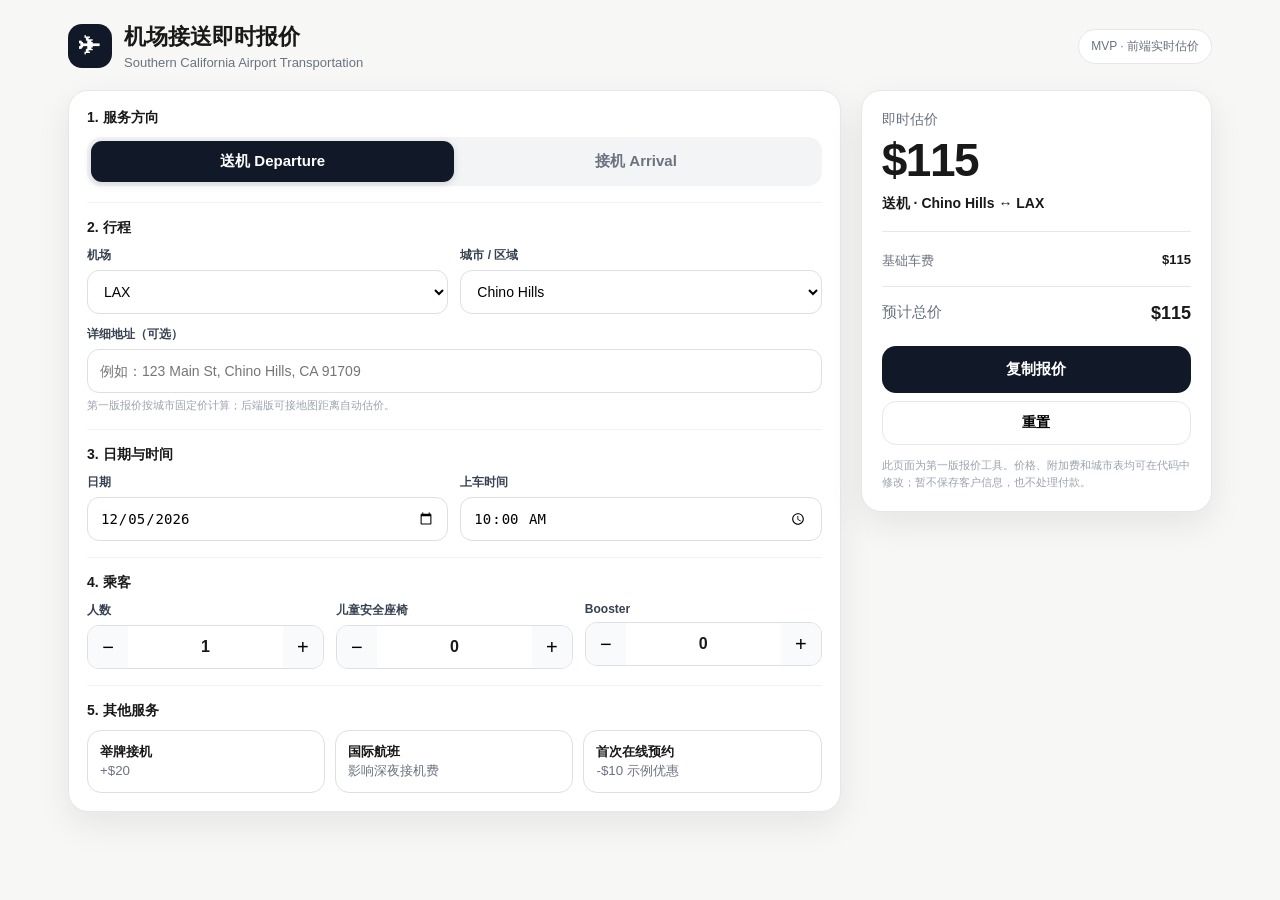
==== airport-shuttle-quote/index.html @ 1e3fa35e "Add airport shuttle quote MVP" ====
<!DOCTYPE html>
<html lang="zh-CN">
<head>
  <meta charset="UTF-8" />
  <meta name="viewport" content="width=device-width, initial-scale=1.0" />
  <title>机场接送即时报价</title>
  <style>
    :root{
      --bg:#f7f7f5;--card:#fff;--text:#191919;--muted:#6b7280;--line:#e5e7eb;
      --primary:#111827;--accent:#2563eb;--soft:#eef2ff;--green:#15803d;
      --radius:20px;--shadow:0 12px 35px rgba(17,24,39,.08);
    }
    *{box-sizing:border-box}
    body{margin:0;font-family:Inter,-apple-system,BlinkMacSystemFont,"Segoe UI","PingFang SC","Microsoft YaHei",sans-serif;background:var(--bg);color:var(--text)}
    .shell{max-width:1180px;margin:0 auto;padding:22px 18px 48px}
    header{display:flex;align-items:center;justify-content:space-between;gap:18px;margin-bottom:20px}
    .brand{display:flex;align-items:center;gap:12px}
    .brand-mark{width:44px;height:44px;border-radius:14px;background:var(--primary);color:white;display:grid;place-items:center;font-size:22px}
    h1{font-size:22px;margin:0}.sub{font-size:13px;color:var(--muted);margin-top:3px}
    .badge{padding:8px 12px;border-radius:999px;background:#fff;border:1px solid var(--line);font-size:12px;color:var(--muted)}
    .layout{display:grid;grid-template-columns:minmax(0,1.65fr) minmax(310px,.75fr);gap:20px;align-items:start}
    .card{background:var(--card);border:1px solid var(--line);border-radius:var(--radius);box-shadow:var(--shadow)}
    .form-card{padding:18px}.quote-card{padding:20px;position:sticky;top:18px}
    .section{padding:16px 0;border-bottom:1px solid #f0f1f3}.section:first-child{padding-top:0}.section:last-child{border-bottom:0;padding-bottom:0}
    .section-title{font-size:14px;font-weight:700;margin-bottom:10px}
    .toggle{display:grid;grid-template-columns:1fr 1fr;background:#f3f4f6;padding:4px;border-radius:14px}
    .toggle button{border:0;background:transparent;padding:11px;border-radius:11px;font-size:15px;font-weight:700;cursor:pointer;color:#6b7280}
    .toggle button.active{background:#111827;color:white;box-shadow:0 2px 8px rgba(0,0,0,.14)}
    .grid2{display:grid;grid-template-columns:1fr 1fr;gap:12px}.grid3{display:grid;grid-template-columns:repeat(3,1fr);gap:12px}
    label{display:block;font-size:12px;font-weight:700;color:#374151;margin-bottom:6px}
    input,select{width:100%;height:44px;border:1px solid #dcdfe4;border-radius:12px;background:#fff;padding:0 12px;font-size:14px;outline:none}
    input:focus,select:focus{border-color:#94a3b8;box-shadow:0 0 0 3px rgba(148,163,184,.15)}
    .hint{font-size:11px;color:#9ca3af;margin-top:5px}
    .counter{display:grid;grid-template-columns:40px 1fr 40px;align-items:center;border:1px solid #dcdfe4;border-radius:12px;height:44px;overflow:hidden}
    .counter button{height:100%;border:0;background:#f9fafb;font-size:20px;cursor:pointer}.counter span{text-align:center;font-weight:700}
    .checks{display:grid;grid-template-columns:repeat(3,1fr);gap:10px}
    .check{border:1px solid #dcdfe4;border-radius:14px;padding:12px;cursor:pointer;user-select:none}
    .check.active{border-color:#111827;background:#f8fafc}.check b{display:block;font-size:13px}.check small{color:var(--muted)}
    .quote-title{font-size:14px;color:var(--muted);margin-bottom:4px}.total{font-size:46px;font-weight:800;letter-spacing:-1.5px;margin:0 0 8px}
    .route{font-size:14px;font-weight:700;margin-bottom:18px}.rows{border-top:1px solid var(--line);padding-top:12px}
    .row{display:flex;justify-content:space-between;gap:10px;padding:8px 0;font-size:13px}.row span:first-child{color:var(--muted)}.row strong{font-weight:700}
    .divider{height:1px;background:var(--line);margin:8px 0}
    .final{font-size:15px}.final strong{font-size:18px}
    .primary{width:100%;border:0;border-radius:14px;background:var(--primary);color:white;padding:14px 16px;font-weight:800;font-size:15px;cursor:pointer;margin-top:14px}
    .secondary{width:100%;border:1px solid var(--line);border-radius:14px;background:white;padding:12px 16px;font-weight:700;font-size:14px;cursor:pointer;margin-top:8px}
    .note{font-size:11px;color:#9ca3af;line-height:1.55;margin-top:12px}
    .toast{position:fixed;left:50%;bottom:24px;transform:translateX(-50%) translateY(20px);background:#111827;color:#fff;padding:10px 16px;border-radius:999px;font-size:13px;opacity:0;pointer-events:none;transition:.2s}.toast.show{opacity:1;transform:translateX(-50%) translateY(0)}
    @media(max-width:820px){.layout{grid-template-columns:1fr}.quote-card{position:static}.grid3{grid-template-columns:1fr}.checks{grid-template-columns:1fr 1fr}.total{font-size:40px}}
    @media(max-width:560px){header{align-items:flex-start}.badge{display:none}.grid2{grid-template-columns:1fr}.checks{grid-template-columns:1fr}.shell{padding:14px 12px 32px}.form-card,.quote-card{padding:15px}}
  </style>
</head>
<body>
<div class="shell">
  <header>
    <div class="brand">
      <div class="brand-mark">✈</div>
      <div><h1>机场接送即时报价</h1><div class="sub">Southern California Airport Transportation</div></div>
    </div>
    <div class="badge">MVP · 前端实时估价</div>
  </header>

  <div class="layout">
    <div class="card form-card">
      <div class="section">
        <div class="section-title">1. 服务方向</div>
        <div class="toggle">
          <button id="departureBtn" class="active">送机 Departure</button>
          <button id="arrivalBtn">接机 Arrival</button>
        </div>
      </div>

      <div class="section">
        <div class="section-title">2. 行程</div>
        <div class="grid2">
          <div><label>机场</label><select id="airport"></select></div>
          <div><label>城市 / 区域</label><select id="city"></select></div>
        </div>
        <div style="margin-top:12px">
          <label>详细地址（可选）</label>
          <input id="address" placeholder="例如：123 Main St, Chino Hills, CA 91709" />
          <div class="hint">第一版报价按城市固定价计算；后端版可接地图距离自动估价。</div>
        </div>
      </div>

      <div class="section">
        <div class="section-title">3. 日期与时间</div>
        <div class="grid2">
          <div><label>日期</label><input id="date" type="date" /></div>
          <div><label id="timeLabel">上车时间</label><input id="time" type="time" value="10:00" /></div>
        </div>
      </div>

      <div class="section">
        <div class="section-title">4. 乘客</div>
        <div class="grid3">
          <div><label>人数</label><div class="counter"><button data-counter="passengers" data-delta="-1">−</button><span id="passengersVal">1</span><button data-counter="passengers" data-delta="1">+</button></div></div>
          <div><label>儿童安全座椅</label><div class="counter"><button data-counter="carSeats" data-delta="-1">−</button><span id="carSeatsVal">0</span><button data-counter="carSeats" data-delta="1">+</button></div></div>
          <div><label>Booster</label><div class="counter"><button data-counter="boosters" data-delta="-1">−</button><span id="boostersVal">0</span><button data-counter="boosters" data-delta="1">+</button></div></div>
        </div>
      </div>

      <div class="section">
        <div class="section-title">5. 其他服务</div>
        <div class="checks">
          <div class="check" id="signCheck"><b>举牌接机</b><small>+$20</small></div>
          <div class="check" id="internationalCheck"><b>国际航班</b><small>影响深夜接机费</small></div>
          <div class="check" id="firstOrderCheck"><b>首次在线预约</b><small>-$10 示例优惠</small></div>
        </div>
      </div>
    </div>

    <div class="card quote-card">
      <div class="quote-title">即时估价</div>
      <div class="total" id="total">$0</div>
      <div class="route" id="route">—</div>
      <div class="rows" id="breakdown"></div>
      <button class="primary" id="copyBtn">复制报价</button>
      <button class="secondary" id="resetBtn">重置</button>
      <div class="note">此页面为第一版报价工具。价格、附加费和城市表均可在代码中修改；暂不保存客户信息，也不处理付款。</div>
    </div>
  </div>
</div>
<div class="toast" id="toast">已复制</div>

<script>
const PRICE_TABLE = {
  "Chino Hills": {LAX:115, ONT:80, SNA:90},
  "Diamond Bar": {LAX:100, ONT:80, SNA:90},
  "Rowland Heights": {LAX:100, ONT:80, SNA:90},
  "Walnut": {LAX:100, ONT:80, SNA:90},
  "Pomona": {LAX:115, ONT:80, SNA:100},
  "Rancho Cucamonga": {LAX:125, ONT:85, SNA:120},
  "Pasadena": {LAX:100, ONT:90, BUR:90},
  "Irvine": {LAX:120, ONT:110, SNA:80, LGB:110},
  "Tustin": {LAX:120, ONT:110, SNA:80, LGB:110},
  "Los Angeles": {LAX:100, ONT:100},
  "Santa Monica": {LAX:100},
  "Anaheim": {LAX:115, ONT:100},
  "Fullerton": {LAX:100, ONT:90, SNA:90},
  "West Covina": {LAX:100, ONT:85, SNA:90},
  "Arcadia": {LAX:100, ONT:90, BUR:90},
  "San Gabriel": {LAX:90, ONT:90},
  "Monterey Park": {LAX:90, ONT:90},
  "Corona": {LAX:135, ONT:95},
  "San Diego": {LAX:280, ONT:260}
};
const AIRPORTS = ["LAX","ONT","SNA","LGB","BUR"];
const state = {direction:"departure", passengers:1, carSeats:0, boosters:0, holdSign:false, international:false, firstOrder:false};

const $ = id => document.getElementById(id);
function money(n){ return "$" + Math.round(n); }
function setToday(){ const d=new Date(); d.setMinutes(d.getMinutes()-d.getTimezoneOffset()); $("date").value=d.toISOString().slice(0,10); }
function populate(){
  $("airport").innerHTML=AIRPORTS.map(a=>`<option value="${a}">${a}</option>`).join("");
  $("city").innerHTML=Object.keys(PRICE_TABLE).sort().map(c=>`<option value="${c}">${c}</option>`).join("");
  $("city").value="Chino Hills";
}
function hourFloat(){
  const v=$("time").value||"10:00"; const [h,m]=v.split(":").map(Number); return h+m/60;
}
function timeFee(){
  const h=hourFloat();
  if(state.direction==="departure"){
    if(h>=2&&h<3) return 60;
    if(h>=3&&h<4) return 50;
    if(h>=4&&h<5) return 40;
    if(h>=5&&h<6) return 30;
    if(h>=6&&h<7) return 20;
    if(h>=7&&h<9) return 10;
    return 0;
  }
  if(h>=5&&h<6) return 20;
  if(h>=6&&h<8) return 10;
  if(h>=0&&h<1) return 40;
  if(h>=1&&h<2) return 50;
  if(h>=21&&h<22.5) return state.international?10:0;
  if(h>=22.5&&h<23.5) return 20;
  if(h>=23.5) return 30;
  return 0;
}
function calculate(){
  const city=$("city").value, airport=$("airport").value;
  const base=(PRICE_TABLE[city]||{})[airport] ?? null;
  const rows=[];
  if(base===null){
    $("total").textContent="需询价";
    $("route").textContent=`${city} ↔ ${airport}`;
    $("breakdown").innerHTML='<div class="row"><span>该路线未设置固定价</span><strong>Contact us</strong></div>';
    return;
  }
  const passengerFee=Math.max(0,state.passengers-1)*5;
  const arrivalFee=state.direction==="arrival"?5:0;
  const tFee=timeFee();
  const seatFee=state.carSeats*5;
  const boosterFee=state.boosters*5;
  const signFee=state.holdSign?20:0;
  const discount=state.firstOrder?10:0;
  const total=Math.max(0,base+passengerFee+arrivalFee+tFee+seatFee+boosterFee+signFee-discount);

  rows.push(["基础车费",base]);
  if(passengerFee) rows.push(["额外乘客",passengerFee]);
  if(arrivalFee) rows.push(["接机费",arrivalFee]);
  if(tFee) rows.push(["时间附加费",tFee]);
  if(seatFee) rows.push(["儿童安全座椅",seatFee]);
  if(boosterFee) rows.push(["Booster",boosterFee]);
  if(signFee) rows.push(["举牌服务",signFee]);
  if(discount) rows.push(["首次在线优惠",-discount]);

  $("total").textContent=money(total);
  $("route").textContent=`${state.direction==="departure"?"送机":"接机"} · ${city} ↔ ${airport}`;
  $("breakdown").innerHTML=rows.map(([k,v])=>`<div class="row"><span>${k}</span><strong>${v<0?"-":""}${money(Math.abs(v))}</strong></div>`).join("")+
    `<div class="divider"></div><div class="row final"><span>预计总价</span><strong>${money(total)}</strong></div>`;
}
function toggleDirection(dir){
  state.direction=dir;
  $("departureBtn").classList.toggle("active",dir==="departure");
  $("arrivalBtn").classList.toggle("active",dir==="arrival");
  $("timeLabel").textContent=dir==="departure"?"上车时间":"航班到达时间";
  calculate();
}
function updateCounter(key,delta){
  const limits={passengers:[1,7],carSeats:[0,4],boosters:[0,4]}, [min,max]=limits[key];
  state[key]=Math.max(min,Math.min(max,state[key]+delta));
  $(key+"Val").textContent=state[key]; calculate();
}
document.querySelectorAll("[data-counter]").forEach(b=>b.addEventListener("click",()=>updateCounter(b.dataset.counter,Number(b.dataset.delta))));
$("departureBtn").onclick=()=>toggleDirection("departure");
$("arrivalBtn").onclick=()=>toggleDirection("arrival");
["airport","city","time","date","address"].forEach(id=>$(id).addEventListener("input",calculate));
[
  ["signCheck","holdSign"],["internationalCheck","international"],["firstOrderCheck","firstOrder"]
].forEach(([id,key])=>$(id).onclick=()=>{state[key]=!state[key];$(id).classList.toggle("active",state[key]);calculate();});
$("copyBtn").onclick=async()=>{
  const text=`${$("route").textContent}\n日期：${$("date").value} ${$("time").value}\n预计价格：${$("total").textContent}\n地址：${$("address").value||"未填写"}`;
  await navigator.clipboard.writeText(text);
  $("toast").classList.add("show"); setTimeout(()=>$("toast").classList.remove("show"),1300);
};
$("resetBtn").onclick=()=>{
  state.direction="departure";state.passengers=1;state.carSeats=0;state.boosters=0;state.holdSign=false;state.international=false;state.firstOrder=false;
  ["passengers","carSeats","boosters"].forEach(k=>$(k+"Val").textContent=state[k]);
  ["signCheck","internationalCheck","firstOrderCheck"].forEach(id=>$(id).classList.remove("active"));
  $("airport").value="LAX";$("city").value="Chino Hills";$("time").value="10:00";$("address").value="";setToday();toggleDirection("departure");
};
populate();setToday();calculate();
</script>
</body>
</html>
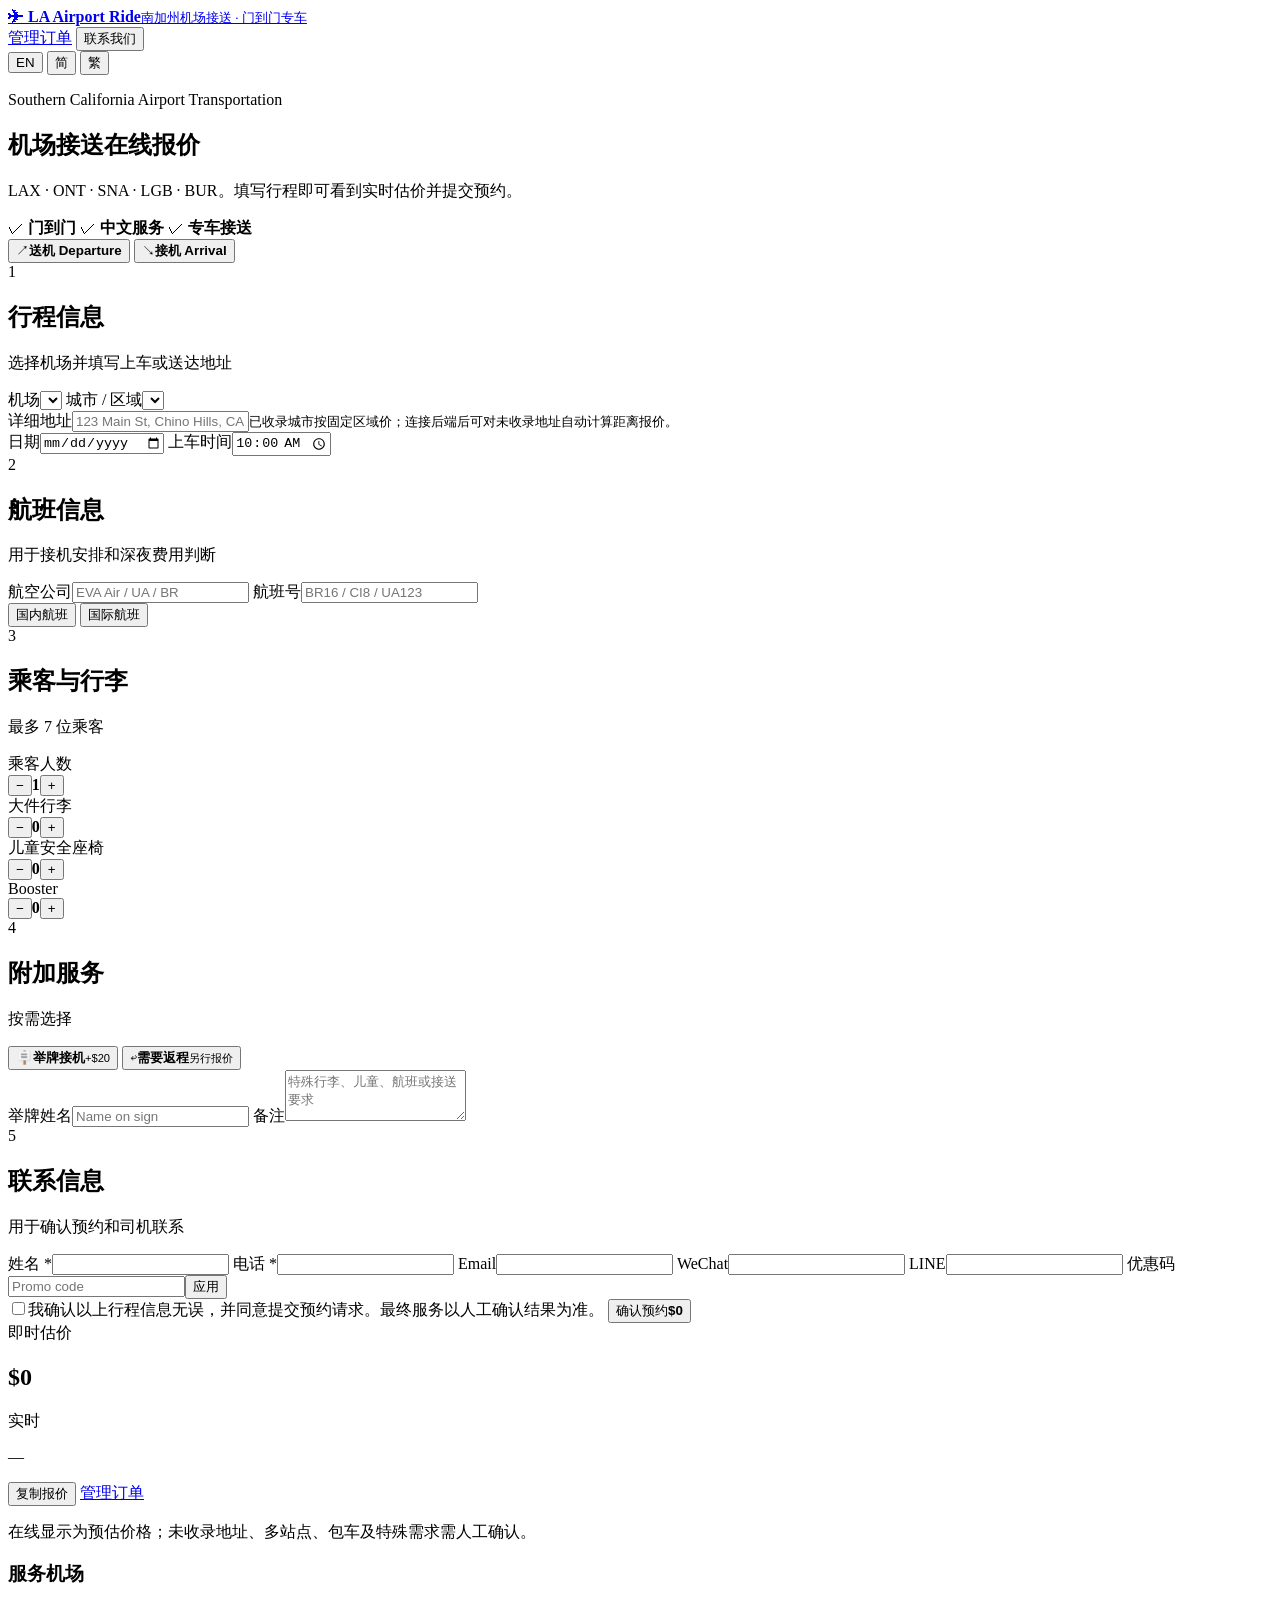
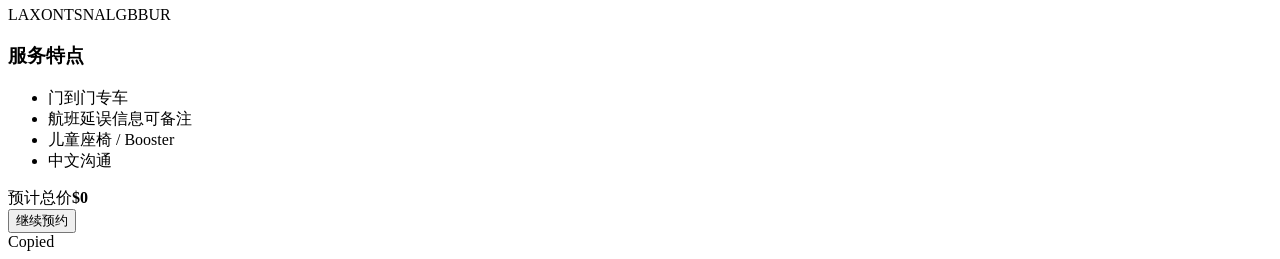
==== commit 8438a527: "Upgrade airport shuttle quote to full booking flow" ====
--- a/airport-shuttle-quote/index.html
+++ b/airport-shuttle-quote/index.html
@@ -1,247 +1,158 @@
-<!DOCTYPE html>
+<!doctype html>
 <html lang="zh-CN">
 <head>
-  <meta charset="UTF-8" />
-  <meta name="viewport" content="width=device-width, initial-scale=1.0" />
-  <title>机场接送即时报价</title>
-  <style>
-    :root{
-      --bg:#f7f7f5;--card:#fff;--text:#191919;--muted:#6b7280;--line:#e5e7eb;
-      --primary:#111827;--accent:#2563eb;--soft:#eef2ff;--green:#15803d;
-      --radius:20px;--shadow:0 12px 35px rgba(17,24,39,.08);
-    }
-    *{box-sizing:border-box}
-    body{margin:0;font-family:Inter,-apple-system,BlinkMacSystemFont,"Segoe UI","PingFang SC","Microsoft YaHei",sans-serif;background:var(--bg);color:var(--text)}
-    .shell{max-width:1180px;margin:0 auto;padding:22px 18px 48px}
-    header{display:flex;align-items:center;justify-content:space-between;gap:18px;margin-bottom:20px}
-    .brand{display:flex;align-items:center;gap:12px}
-    .brand-mark{width:44px;height:44px;border-radius:14px;background:var(--primary);color:white;display:grid;place-items:center;font-size:22px}
-    h1{font-size:22px;margin:0}.sub{font-size:13px;color:var(--muted);margin-top:3px}
-    .badge{padding:8px 12px;border-radius:999px;background:#fff;border:1px solid var(--line);font-size:12px;color:var(--muted)}
-    .layout{display:grid;grid-template-columns:minmax(0,1.65fr) minmax(310px,.75fr);gap:20px;align-items:start}
-    .card{background:var(--card);border:1px solid var(--line);border-radius:var(--radius);box-shadow:var(--shadow)}
-    .form-card{padding:18px}.quote-card{padding:20px;position:sticky;top:18px}
-    .section{padding:16px 0;border-bottom:1px solid #f0f1f3}.section:first-child{padding-top:0}.section:last-child{border-bottom:0;padding-bottom:0}
-    .section-title{font-size:14px;font-weight:700;margin-bottom:10px}
-    .toggle{display:grid;grid-template-columns:1fr 1fr;background:#f3f4f6;padding:4px;border-radius:14px}
-    .toggle button{border:0;background:transparent;padding:11px;border-radius:11px;font-size:15px;font-weight:700;cursor:pointer;color:#6b7280}
-    .toggle button.active{background:#111827;color:white;box-shadow:0 2px 8px rgba(0,0,0,.14)}
-    .grid2{display:grid;grid-template-columns:1fr 1fr;gap:12px}.grid3{display:grid;grid-template-columns:repeat(3,1fr);gap:12px}
-    label{display:block;font-size:12px;font-weight:700;color:#374151;margin-bottom:6px}
-    input,select{width:100%;height:44px;border:1px solid #dcdfe4;border-radius:12px;background:#fff;padding:0 12px;font-size:14px;outline:none}
-    input:focus,select:focus{border-color:#94a3b8;box-shadow:0 0 0 3px rgba(148,163,184,.15)}
-    .hint{font-size:11px;color:#9ca3af;margin-top:5px}
-    .counter{display:grid;grid-template-columns:40px 1fr 40px;align-items:center;border:1px solid #dcdfe4;border-radius:12px;height:44px;overflow:hidden}
-    .counter button{height:100%;border:0;background:#f9fafb;font-size:20px;cursor:pointer}.counter span{text-align:center;font-weight:700}
-    .checks{display:grid;grid-template-columns:repeat(3,1fr);gap:10px}
-    .check{border:1px solid #dcdfe4;border-radius:14px;padding:12px;cursor:pointer;user-select:none}
-    .check.active{border-color:#111827;background:#f8fafc}.check b{display:block;font-size:13px}.check small{color:var(--muted)}
-    .quote-title{font-size:14px;color:var(--muted);margin-bottom:4px}.total{font-size:46px;font-weight:800;letter-spacing:-1.5px;margin:0 0 8px}
-    .route{font-size:14px;font-weight:700;margin-bottom:18px}.rows{border-top:1px solid var(--line);padding-top:12px}
-    .row{display:flex;justify-content:space-between;gap:10px;padding:8px 0;font-size:13px}.row span:first-child{color:var(--muted)}.row strong{font-weight:700}
-    .divider{height:1px;background:var(--line);margin:8px 0}
-    .final{font-size:15px}.final strong{font-size:18px}
-    .primary{width:100%;border:0;border-radius:14px;background:var(--primary);color:white;padding:14px 16px;font-weight:800;font-size:15px;cursor:pointer;margin-top:14px}
-    .secondary{width:100%;border:1px solid var(--line);border-radius:14px;background:white;padding:12px 16px;font-weight:700;font-size:14px;cursor:pointer;margin-top:8px}
-    .note{font-size:11px;color:#9ca3af;line-height:1.55;margin-top:12px}
-    .toast{position:fixed;left:50%;bottom:24px;transform:translateX(-50%) translateY(20px);background:#111827;color:#fff;padding:10px 16px;border-radius:999px;font-size:13px;opacity:0;pointer-events:none;transition:.2s}.toast.show{opacity:1;transform:translateX(-50%) translateY(0)}
-    @media(max-width:820px){.layout{grid-template-columns:1fr}.quote-card{position:static}.grid3{grid-template-columns:1fr}.checks{grid-template-columns:1fr 1fr}.total{font-size:40px}}
-    @media(max-width:560px){header{align-items:flex-start}.badge{display:none}.grid2{grid-template-columns:1fr}.checks{grid-template-columns:1fr}.shell{padding:14px 12px 32px}.form-card,.quote-card{padding:15px}}
-  </style>
+  <meta charset="utf-8">
+  <meta name="viewport" content="width=device-width,initial-scale=1,maximum-scale=1">
+  <meta name="theme-color" content="#f8f5ef">
+  <title>LA Airport Ride | 南加州机场接送即时报价</title>
+  <meta name="description" content="南加州机场接送在线报价与预约演示。支持 LAX、ONT、SNA、LGB、BUR，城市固定价、航班信息、乘客和附加服务。">
+  <link rel="stylesheet" href="./styles.css">
 </head>
 <body>
-<div class="shell">
-  <header>
-    <div class="brand">
-      <div class="brand-mark">✈</div>
-      <div><h1>机场接送即时报价</h1><div class="sub">Southern California Airport Transportation</div></div>
-    </div>
-    <div class="badge">MVP · 前端实时估价</div>
-  </header>
-
-  <div class="layout">
-    <div class="card form-card">
-      <div class="section">
-        <div class="section-title">1. 服务方向</div>
-        <div class="toggle">
-          <button id="departureBtn" class="active">送机 Departure</button>
-          <button id="arrivalBtn">接机 Arrival</button>
-        </div>
-      </div>
-
-      <div class="section">
-        <div class="section-title">2. 行程</div>
-        <div class="grid2">
-          <div><label>机场</label><select id="airport"></select></div>
-          <div><label>城市 / 区域</label><select id="city"></select></div>
-        </div>
-        <div style="margin-top:12px">
-          <label>详细地址（可选）</label>
-          <input id="address" placeholder="例如：123 Main St, Chino Hills, CA 91709" />
-          <div class="hint">第一版报价按城市固定价计算；后端版可接地图距离自动估价。</div>
-        </div>
-      </div>
-
-      <div class="section">
-        <div class="section-title">3. 日期与时间</div>
-        <div class="grid2">
-          <div><label>日期</label><input id="date" type="date" /></div>
-          <div><label id="timeLabel">上车时间</label><input id="time" type="time" value="10:00" /></div>
-        </div>
-      </div>
-
-      <div class="section">
-        <div class="section-title">4. 乘客</div>
-        <div class="grid3">
-          <div><label>人数</label><div class="counter"><button data-counter="passengers" data-delta="-1">−</button><span id="passengersVal">1</span><button data-counter="passengers" data-delta="1">+</button></div></div>
-          <div><label>儿童安全座椅</label><div class="counter"><button data-counter="carSeats" data-delta="-1">−</button><span id="carSeatsVal">0</span><button data-counter="carSeats" data-delta="1">+</button></div></div>
-          <div><label>Booster</label><div class="counter"><button data-counter="boosters" data-delta="-1">−</button><span id="boostersVal">0</span><button data-counter="boosters" data-delta="1">+</button></div></div>
-        </div>
-      </div>
-
-      <div class="section">
-        <div class="section-title">5. 其他服务</div>
-        <div class="checks">
-          <div class="check" id="signCheck"><b>举牌接机</b><small>+$20</small></div>
-          <div class="check" id="internationalCheck"><b>国际航班</b><small>影响深夜接机费</small></div>
-          <div class="check" id="firstOrderCheck"><b>首次在线预约</b><small>-$10 示例优惠</small></div>
+  <header class="topbar">
+    <div class="topbar-inner">
+      <a class="brand" href="./">
+        <span class="brand-mark">✈</span>
+        <span><strong>LA Airport Ride</strong><small data-i18n="brandSub">南加州机场接送 · 门到门专车</small></span>
+      </a>
+      <div class="top-actions">
+        <a class="orders-link" href="./account.html" data-i18n="manageBookings">管理订单</a>
+        <button class="contact-btn" id="contactTop" data-i18n="contactUs">联系我们</button>
+        <div class="lang-switch" aria-label="Language">
+          <button data-lang="en">EN</button>
+          <button data-lang="zh-hans" class="active">简</button>
+          <button data-lang="zh-hant">繁</button>
         </div>
       </div>
     </div>
+  </header>
 
-    <div class="card quote-card">
-      <div class="quote-title">即时估价</div>
-      <div class="total" id="total">$0</div>
-      <div class="route" id="route">—</div>
-      <div class="rows" id="breakdown"></div>
-      <button class="primary" id="copyBtn">复制报价</button>
-      <button class="secondary" id="resetBtn">重置</button>
-      <div class="note">此页面为第一版报价工具。价格、附加费和城市表均可在代码中修改；暂不保存客户信息，也不处理付款。</div>
+  <main class="page">
+    <section class="hero">
+      <div>
+        <p class="eyebrow" data-i18n="eyebrow">Southern California Airport Transportation</p>
+        <h1 data-i18n="pageTitle">机场接送在线报价</h1>
+        <p data-i18n="pageLead">LAX · ONT · SNA · LGB · BUR。填写行程即可看到实时估价并提交预约。</p>
+      </div>
+      <div class="trust-strip">
+        <span>✓ <b data-i18n="doorToDoor">门到门</b></span>
+        <span>✓ <b data-i18n="chineseService">中文服务</b></span>
+        <span>✓ <b data-i18n="privateRide">专车接送</b></span>
+      </div>
+    </section>
+
+    <div class="layout">
+      <form id="bookingForm" class="form-stack" novalidate>
+        <section class="panel section-card">
+          <div class="segmented" role="tablist">
+            <button type="button" id="departureBtn" class="active"><span>↗</span><b data-i18n="departure">送机 Departure</b></button>
+            <button type="button" id="arrivalBtn"><span>↘</span><b data-i18n="arrival">接机 Arrival</b></button>
+          </div>
+        </section>
+
+        <section class="panel section-card">
+          <div class="section-head"><span class="section-icon">1</span><div><h2 data-i18n="tripDetails">行程信息</h2><p data-i18n="tripHint">选择机场并填写上车或送达地址</p></div></div>
+          <div class="field-grid two">
+            <label><span data-i18n="airport">机场</span><select id="airport" required></select></label>
+            <label><span data-i18n="serviceCity">城市 / 区域</span><select id="city" required></select></label>
+          </div>
+          <label class="field full"><span data-i18n="address">详细地址</span><input id="address" autocomplete="street-address" placeholder="123 Main St, Chino Hills, CA 91709"><small id="addressStatus" data-i18n="addressHint">已收录城市按固定区域价；连接后端后可对未收录地址自动计算距离报价。</small></label>
+          <div class="field-grid two">
+            <label><span data-i18n="date">日期</span><input id="date" type="date" required></label>
+            <label><span id="timeLabel" data-i18n="pickupTime">上车时间</span><input id="time" type="time" value="10:00" required></label>
+          </div>
+        </section>
+
+        <section class="panel section-card">
+          <div class="section-head"><span class="section-icon">2</span><div><h2 data-i18n="flightDetails">航班信息</h2><p data-i18n="flightHint">用于接机安排和深夜费用判断</p></div></div>
+          <div class="field-grid two">
+            <label><span data-i18n="airline">航空公司</span><input id="airline" list="airlines" placeholder="EVA Air / UA / BR"><datalist id="airlines"></datalist></label>
+            <label><span data-i18n="flightNumber">航班号</span><input id="flightNumber" placeholder="BR16 / CI8 / UA123"></label>
+          </div>
+          <div class="choice-row">
+            <button type="button" class="chip active" id="domesticChip" data-i18n="domestic">国内航班</button>
+            <button type="button" class="chip" id="internationalChip" data-i18n="international">国际航班</button>
+          </div>
+        </section>
+
+        <section class="panel section-card">
+          <div class="section-head"><span class="section-icon">3</span><div><h2 data-i18n="passengers">乘客与行李</h2><p data-i18n="passengersHint">最多 7 位乘客</p></div></div>
+          <div class="counter-grid">
+            <div class="counter-box"><span data-i18n="passengerCount">乘客人数</span><div class="counter"><button type="button" data-counter="passengers" data-delta="-1">−</button><b id="passengersVal">1</b><button type="button" data-counter="passengers" data-delta="1">+</button></div></div>
+            <div class="counter-box"><span data-i18n="luggageCount">大件行李</span><div class="counter"><button type="button" data-counter="luggage" data-delta="-1">−</button><b id="luggageVal">0</b><button type="button" data-counter="luggage" data-delta="1">+</button></div></div>
+            <div class="counter-box"><span data-i18n="carSeat">儿童安全座椅</span><div class="counter"><button type="button" data-counter="carSeats" data-delta="-1">−</button><b id="carSeatsVal">0</b><button type="button" data-counter="carSeats" data-delta="1">+</button></div></div>
+            <div class="counter-box"><span>Booster</span><div class="counter"><button type="button" data-counter="boosters" data-delta="-1">−</button><b id="boostersVal">0</b><button type="button" data-counter="boosters" data-delta="1">+</button></div></div>
+          </div>
+        </section>
+
+        <section class="panel section-card">
+          <div class="section-head"><span class="section-icon">4</span><div><h2 data-i18n="addOns">附加服务</h2><p data-i18n="addOnsHint">按需选择</p></div></div>
+          <div class="addon-grid">
+            <button type="button" class="addon" id="holdSign"><span>🪧</span><b data-i18n="holdSign">举牌接机</b><small>+$20</small></button>
+            <button type="button" class="addon" id="returnTrip"><span>↩</span><b data-i18n="returnTrip">需要返程</b><small data-i18n="quoteSeparately">另行报价</small></button>
+          </div>
+          <label class="field full hidden" id="holdSignNameWrap"><span data-i18n="signName">举牌姓名</span><input id="holdSignName" placeholder="Name on sign"></label>
+          <label class="field full"><span data-i18n="notes">备注</span><textarea id="notes" rows="3" placeholder="特殊行李、儿童、航班或接送要求"></textarea></label>
+        </section>
+
+        <section class="panel section-card" id="contactSection">
+          <div class="section-head"><span class="section-icon">5</span><div><h2 data-i18n="contactInfo">联系信息</h2><p data-i18n="contactHint">用于确认预约和司机联系</p></div></div>
+          <div class="field-grid two">
+            <label><span data-i18n="name">姓名 *</span><input id="name" autocomplete="name" required></label>
+            <label><span data-i18n="phone">电话 *</span><input id="phone" type="tel" autocomplete="tel" required></label>
+            <label><span>Email</span><input id="email" type="email" autocomplete="email"></label>
+            <label><span>WeChat</span><input id="wechat"></label>
+            <label><span>LINE</span><input id="line"></label>
+            <label><span data-i18n="promoCode">优惠码</span><div class="promo-wrap"><input id="promoCode" placeholder="Promo code"><button type="button" id="applyPromo" data-i18n="apply">应用</button></div></label>
+          </div>
+          <div id="promoMessage" class="form-message"></div>
+        </section>
+
+        <section class="panel section-card terms-card">
+          <label class="terms"><input id="agree" type="checkbox" required><span data-i18n="terms">我确认以上行程信息无误，并同意提交预约请求。最终服务以人工确认结果为准。</span></label>
+          <button class="submit-main" type="submit" id="submitBooking"><span data-i18n="confirmBooking">确认预约</span><b id="submitPrice">$0</b></button>
+        </section>
+      </form>
+
+      <aside class="quote-col">
+        <section class="panel quote-panel">
+          <div class="quote-top"><div><span data-i18n="instantQuote">即时估价</span><h2 id="total">$0</h2></div><span class="quote-status" id="quoteStatus" data-i18n="live">实时</span></div>
+          <p class="route" id="route">—</p>
+          <div class="quote-lines" id="breakdown"></div>
+          <div class="quote-actions">
+            <button type="button" id="copyQuote" data-i18n="copyQuote">复制报价</button>
+            <a href="./account.html" data-i18n="manageBookings">管理订单</a>
+          </div>
+          <p class="fineprint" data-i18n="estimateNote">在线显示为预估价格；未收录地址、多站点、包车及特殊需求需人工确认。</p>
+        </section>
+
+        <section class="panel mini-info">
+          <h3 data-i18n="serviceAirports">服务机场</h3>
+          <div class="airport-tags"><span>LAX</span><span>ONT</span><span>SNA</span><span>LGB</span><span>BUR</span></div>
+          <h3 data-i18n="serviceFeatures">服务特点</h3>
+          <ul><li data-i18n="feature1">门到门专车</li><li data-i18n="feature2">航班延误信息可备注</li><li data-i18n="feature3">儿童座椅 / Booster</li><li data-i18n="feature4">中文沟通</li></ul>
+        </section>
+      </aside>
     </div>
+  </main>
+
+  <div class="mobile-quote">
+    <div><span data-i18n="estimatedTotal">预计总价</span><b id="mobileTotal">$0</b></div>
+    <button id="mobileContinue" data-i18n="continue">继续预约</button>
   </div>
-</div>
-<div class="toast" id="toast">已复制</div>
 
-<script>
-const PRICE_TABLE = {
-  "Chino Hills": {LAX:115, ONT:80, SNA:90},
-  "Diamond Bar": {LAX:100, ONT:80, SNA:90},
-  "Rowland Heights": {LAX:100, ONT:80, SNA:90},
-  "Walnut": {LAX:100, ONT:80, SNA:90},
-  "Pomona": {LAX:115, ONT:80, SNA:100},
-  "Rancho Cucamonga": {LAX:125, ONT:85, SNA:120},
-  "Pasadena": {LAX:100, ONT:90, BUR:90},
-  "Irvine": {LAX:120, ONT:110, SNA:80, LGB:110},
-  "Tustin": {LAX:120, ONT:110, SNA:80, LGB:110},
-  "Los Angeles": {LAX:100, ONT:100},
-  "Santa Monica": {LAX:100},
-  "Anaheim": {LAX:115, ONT:100},
-  "Fullerton": {LAX:100, ONT:90, SNA:90},
-  "West Covina": {LAX:100, ONT:85, SNA:90},
-  "Arcadia": {LAX:100, ONT:90, BUR:90},
-  "San Gabriel": {LAX:90, ONT:90},
-  "Monterey Park": {LAX:90, ONT:90},
-  "Corona": {LAX:135, ONT:95},
-  "San Diego": {LAX:280, ONT:260}
-};
-const AIRPORTS = ["LAX","ONT","SNA","LGB","BUR"];
-const state = {direction:"departure", passengers:1, carSeats:0, boosters:0, holdSign:false, international:false, firstOrder:false};
+  <dialog id="confirmDialog">
+    <div class="dialog-card">
+      <button class="dialog-x" id="closeDialog">×</button>
+      <p class="eyebrow" data-i18n="confirmTitle">确认预约信息</p>
+      <h2 id="dialogPrice">$0</h2>
+      <div id="dialogSummary" class="dialog-summary"></div>
+      <button class="submit-main" id="finalSubmit" type="button" data-i18n="submitRequest">提交预约请求</button>
+      <button class="dialog-secondary" id="backEdit" type="button" data-i18n="backEdit">返回修改</button>
+    </div>
+  </dialog>
 
-const $ = id => document.getElementById(id);
-function money(n){ return "$" + Math.round(n); }
-function setToday(){ const d=new Date(); d.setMinutes(d.getMinutes()-d.getTimezoneOffset()); $("date").value=d.toISOString().slice(0,10); }
-function populate(){
-  $("airport").innerHTML=AIRPORTS.map(a=>`<option value="${a}">${a}</option>`).join("");
-  $("city").innerHTML=Object.keys(PRICE_TABLE).sort().map(c=>`<option value="${c}">${c}</option>`).join("");
-  $("city").value="Chino Hills";
-}
-function hourFloat(){
-  const v=$("time").value||"10:00"; const [h,m]=v.split(":").map(Number); return h+m/60;
-}
-function timeFee(){
-  const h=hourFloat();
-  if(state.direction==="departure"){
-    if(h>=2&&h<3) return 60;
-    if(h>=3&&h<4) return 50;
-    if(h>=4&&h<5) return 40;
-    if(h>=5&&h<6) return 30;
-    if(h>=6&&h<7) return 20;
-    if(h>=7&&h<9) return 10;
-    return 0;
-  }
-  if(h>=5&&h<6) return 20;
-  if(h>=6&&h<8) return 10;
-  if(h>=0&&h<1) return 40;
-  if(h>=1&&h<2) return 50;
-  if(h>=21&&h<22.5) return state.international?10:0;
-  if(h>=22.5&&h<23.5) return 20;
-  if(h>=23.5) return 30;
-  return 0;
-}
-function calculate(){
-  const city=$("city").value, airport=$("airport").value;
-  const base=(PRICE_TABLE[city]||{})[airport] ?? null;
-  const rows=[];
-  if(base===null){
-    $("total").textContent="需询价";
-    $("route").textContent=`${city} ↔ ${airport}`;
-    $("breakdown").innerHTML='<div class="row"><span>该路线未设置固定价</span><strong>Contact us</strong></div>';
-    return;
-  }
-  const passengerFee=Math.max(0,state.passengers-1)*5;
-  const arrivalFee=state.direction==="arrival"?5:0;
-  const tFee=timeFee();
-  const seatFee=state.carSeats*5;
-  const boosterFee=state.boosters*5;
-  const signFee=state.holdSign?20:0;
-  const discount=state.firstOrder?10:0;
-  const total=Math.max(0,base+passengerFee+arrivalFee+tFee+seatFee+boosterFee+signFee-discount);
-
-  rows.push(["基础车费",base]);
-  if(passengerFee) rows.push(["额外乘客",passengerFee]);
-  if(arrivalFee) rows.push(["接机费",arrivalFee]);
-  if(tFee) rows.push(["时间附加费",tFee]);
-  if(seatFee) rows.push(["儿童安全座椅",seatFee]);
-  if(boosterFee) rows.push(["Booster",boosterFee]);
-  if(signFee) rows.push(["举牌服务",signFee]);
-  if(discount) rows.push(["首次在线优惠",-discount]);
-
-  $("total").textContent=money(total);
-  $("route").textContent=`${state.direction==="departure"?"送机":"接机"} · ${city} ↔ ${airport}`;
-  $("breakdown").innerHTML=rows.map(([k,v])=>`<div class="row"><span>${k}</span><strong>${v<0?"-":""}${money(Math.abs(v))}</strong></div>`).join("")+
-    `<div class="divider"></div><div class="row final"><span>预计总价</span><strong>${money(total)}</strong></div>`;
-}
-function toggleDirection(dir){
-  state.direction=dir;
-  $("departureBtn").classList.toggle("active",dir==="departure");
-  $("arrivalBtn").classList.toggle("active",dir==="arrival");
-  $("timeLabel").textContent=dir==="departure"?"上车时间":"航班到达时间";
-  calculate();
-}
-function updateCounter(key,delta){
-  const limits={passengers:[1,7],carSeats:[0,4],boosters:[0,4]}, [min,max]=limits[key];
-  state[key]=Math.max(min,Math.min(max,state[key]+delta));
-  $(key+"Val").textContent=state[key]; calculate();
-}
-document.querySelectorAll("[data-counter]").forEach(b=>b.addEventListener("click",()=>updateCounter(b.dataset.counter,Number(b.dataset.delta))));
-$("departureBtn").onclick=()=>toggleDirection("departure");
-$("arrivalBtn").onclick=()=>toggleDirection("arrival");
-["airport","city","time","date","address"].forEach(id=>$(id).addEventListener("input",calculate));
-[
-  ["signCheck","holdSign"],["internationalCheck","international"],["firstOrderCheck","firstOrder"]
-].forEach(([id,key])=>$(id).onclick=()=>{state[key]=!state[key];$(id).classList.toggle("active",state[key]);calculate();});
-$("copyBtn").onclick=async()=>{
-  const text=`${$("route").textContent}\n日期：${$("date").value} ${$("time").value}\n预计价格：${$("total").textContent}\n地址：${$("address").value||"未填写"}`;
-  await navigator.clipboard.writeText(text);
-  $("toast").classList.add("show"); setTimeout(()=>$("toast").classList.remove("show"),1300);
-};
-$("resetBtn").onclick=()=>{
-  state.direction="departure";state.passengers=1;state.carSeats=0;state.boosters=0;state.holdSign=false;state.international=false;state.firstOrder=false;
-  ["passengers","carSeats","boosters"].forEach(k=>$(k+"Val").textContent=state[k]);
-  ["signCheck","internationalCheck","firstOrderCheck"].forEach(id=>$(id).classList.remove("active"));
-  $("airport").value="LAX";$("city").value="Chino Hills";$("time").value="10:00";$("address").value="";setToday();toggleDirection("departure");
-};
-populate();setToday();calculate();
-</script>
+  <div class="toast" id="toast">Copied</div>
+  <script src="./app.js"></script>
 </body>
 </html>
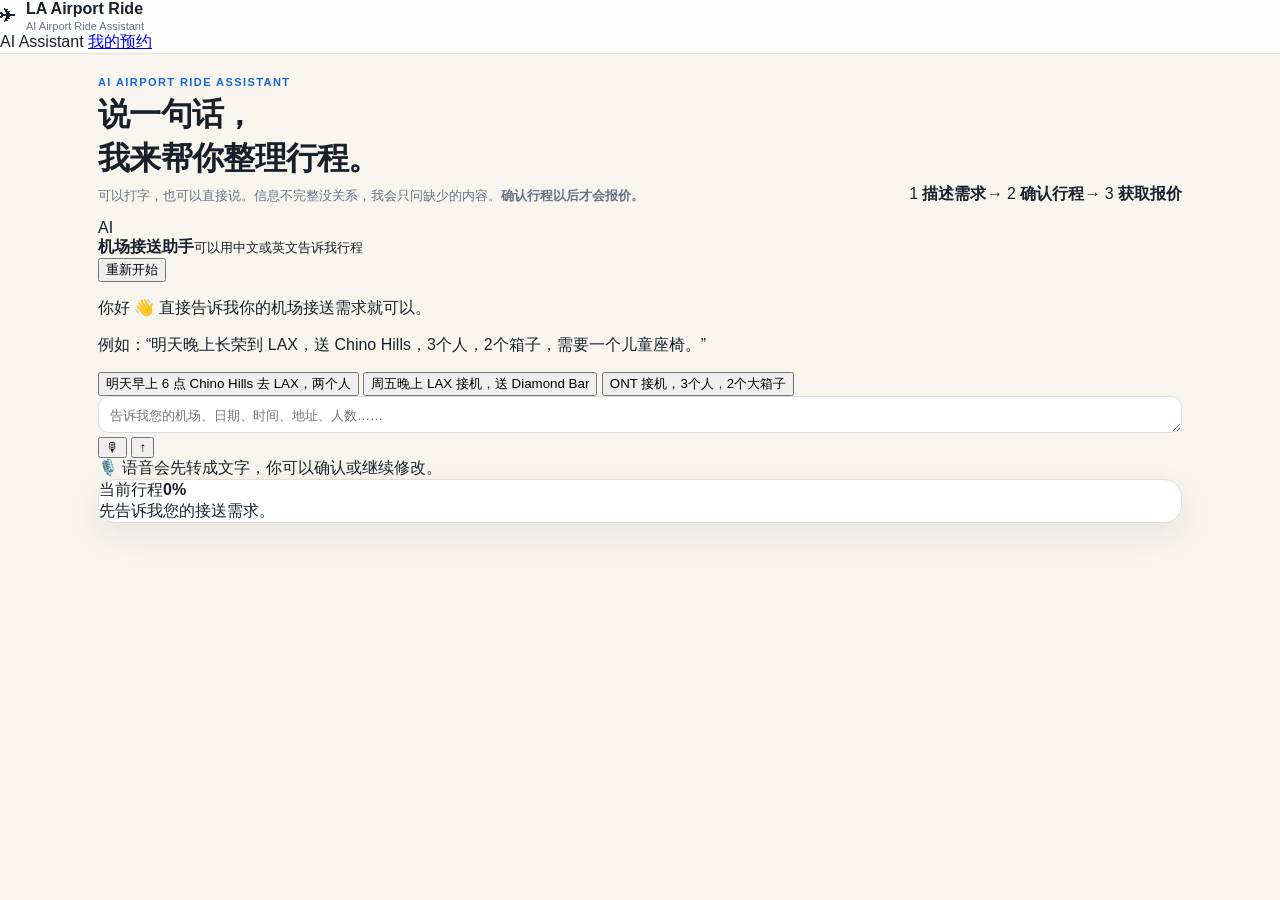
==== commit 008969bb: "Redesign shuttle page as AI intake assistant" ====
--- a/airport-shuttle-quote/index.html
+++ b/airport-shuttle-quote/index.html
@@ -3,156 +3,130 @@
 <head>
   <meta charset="utf-8">
   <meta name="viewport" content="width=device-width,initial-scale=1,maximum-scale=1">
-  <meta name="theme-color" content="#f8f5ef">
-  <title>LA Airport Ride | 南加州机场接送即时报价</title>
-  <meta name="description" content="南加州机场接送在线报价与预约演示。支持 LAX、ONT、SNA、LGB、BUR，城市固定价、航班信息、乘客和附加服务。">
+  <meta name="theme-color" content="#f5f7fb">
+  <title>AI Airport Ride Assistant | LA Airport Ride</title>
+  <meta name="description" content="用文字或语音描述机场接送需求，AI 帮你整理行程；确认信息后再获得报价。">
   <link rel="stylesheet" href="./styles.css">
 </head>
 <body>
   <header class="topbar">
-    <div class="topbar-inner">
-      <a class="brand" href="./">
-        <span class="brand-mark">✈</span>
-        <span><strong>LA Airport Ride</strong><small data-i18n="brandSub">南加州机场接送 · 门到门专车</small></span>
-      </a>
-      <div class="top-actions">
-        <a class="orders-link" href="./account.html" data-i18n="manageBookings">管理订单</a>
-        <button class="contact-btn" id="contactTop" data-i18n="contactUs">联系我们</button>
-        <div class="lang-switch" aria-label="Language">
-          <button data-lang="en">EN</button>
-          <button data-lang="zh-hans" class="active">简</button>
-          <button data-lang="zh-hant">繁</button>
-        </div>
-      </div>
+    <a class="brand" href="./">
+      <span class="logo">✈</span>
+      <span><b>LA Airport Ride</b><small>AI Airport Ride Assistant</small></span>
+    </a>
+    <div class="toplinks">
+      <span class="status-pill"><i></i> AI Assistant</span>
+      <a href="./account.html">我的预约</a>
     </div>
   </header>
 
   <main class="page">
     <section class="hero">
       <div>
-        <p class="eyebrow" data-i18n="eyebrow">Southern California Airport Transportation</p>
-        <h1 data-i18n="pageTitle">机场接送在线报价</h1>
-        <p data-i18n="pageLead">LAX · ONT · SNA · LGB · BUR。填写行程即可看到实时估价并提交预约。</p>
+        <p class="eyebrow">AI AIRPORT RIDE ASSISTANT</p>
+        <h1>说一句话，<br>我来帮你整理行程。</h1>
+        <p>可以打字，也可以直接说。信息不完整没关系，我会只问缺少的内容。<strong>确认行程以后才会报价。</strong></p>
       </div>
-      <div class="trust-strip">
-        <span>✓ <b data-i18n="doorToDoor">门到门</b></span>
-        <span>✓ <b data-i18n="chineseService">中文服务</b></span>
-        <span>✓ <b data-i18n="privateRide">专车接送</b></span>
+      <div class="flow">
+        <span class="done">1 <b>描述需求</b></span><em>→</em>
+        <span>2 <b>确认行程</b></span><em>→</em>
+        <span>3 <b>获取报价</b></span>
       </div>
     </section>
 
-    <div class="layout">
-      <form id="bookingForm" class="form-stack" novalidate>
-        <section class="panel section-card">
-          <div class="segmented" role="tablist">
-            <button type="button" id="departureBtn" class="active"><span>↗</span><b data-i18n="departure">送机 Departure</b></button>
-            <button type="button" id="arrivalBtn"><span>↘</span><b data-i18n="arrival">接机 Arrival</b></button>
+    <div class="workspace">
+      <section class="chat-card">
+        <div class="chat-head">
+          <div class="assistant-avatar">AI</div>
+          <div><b>机场接送助手</b><small id="assistantStatus">可以用中文或英文告诉我行程</small></div>
+          <button id="resetChat" class="ghost">重新开始</button>
+        </div>
+
+        <div id="messages" class="messages">
+          <div class="message assistant">
+            <div class="bubble">
+              <p>你好 👋 直接告诉我你的机场接送需求就可以。</p>
+              <p class="muted">例如：“明天晚上长荣到 LAX，送 Chino Hills，3个人，2个箱子，需要一个儿童座椅。”</p>
+            </div>
           </div>
+        </div>
+
+        <div id="quickPrompts" class="quick-prompts">
+          <button>明天早上 6 点 Chino Hills 去 LAX，两个人</button>
+          <button>周五晚上 LAX 接机，送 Diamond Bar</button>
+          <button>ONT 接机，3个人，2个大箱子</button>
+        </div>
+
+        <div id="voiceState" class="voice-state hidden">
+          <span class="pulse"></span>
+          <b>正在录音</b>
+          <span id="recordTime">00:00</span>
+          <button id="stopRecording">停止并识别</button>
+        </div>
+
+        <div class="composer">
+          <textarea id="messageInput" rows="1" placeholder="告诉我您的机场、日期、时间、地址、人数……"></textarea>
+          <button id="micBtn" class="mic" aria-label="语音输入">🎙</button>
+          <button id="sendBtn" class="send" aria-label="发送">↑</button>
+        </div>
+        <div class="composer-note">🎙️ 语音会先转成文字，你可以确认或继续修改。</div>
+      </section>
+
+      <aside class="side">
+        <section class="panel trip-panel">
+          <div class="panel-title"><span>当前行程</span><b id="tripProgress">0%</b></div>
+          <div id="tripFields" class="trip-fields"></div>
+          <div id="missingBox" class="missing-box">先告诉我您的接送需求。</div>
         </section>
 
-        <section class="panel section-card">
-          <div class="section-head"><span class="section-icon">1</span><div><h2 data-i18n="tripDetails">行程信息</h2><p data-i18n="tripHint">选择机场并填写上车或送达地址</p></div></div>
-          <div class="field-grid two">
-            <label><span data-i18n="airport">机场</span><select id="airport" required></select></label>
-            <label><span data-i18n="serviceCity">城市 / 区域</span><select id="city" required></select></label>
+        <section id="summaryCard" class="panel summary-card hidden">
+          <p class="eyebrow">TRIP SUMMARY</p>
+          <h2>请确认您的行程</h2>
+          <div id="summaryRows" class="summary-rows"></div>
+          <div class="summary-actions">
+            <button id="confirmTrip" class="primary">✓ 信息正确，获取报价</button>
+            <button id="modifyTrip" class="secondary">继续修改</button>
           </div>
-          <label class="field full"><span data-i18n="address">详细地址</span><input id="address" autocomplete="street-address" placeholder="123 Main St, Chino Hills, CA 91709"><small id="addressStatus" data-i18n="addressHint">已收录城市按固定区域价；连接后端后可对未收录地址自动计算距离报价。</small></label>
-          <div class="field-grid two">
-            <label><span data-i18n="date">日期</span><input id="date" type="date" required></label>
-            <label><span id="timeLabel" data-i18n="pickupTime">上车时间</span><input id="time" type="time" value="10:00" required></label>
-          </div>
+          <p class="fine">只有确认以后系统才会计算价格。</p>
         </section>
 
-        <section class="panel section-card">
-          <div class="section-head"><span class="section-icon">2</span><div><h2 data-i18n="flightDetails">航班信息</h2><p data-i18n="flightHint">用于接机安排和深夜费用判断</p></div></div>
-          <div class="field-grid two">
-            <label><span data-i18n="airline">航空公司</span><input id="airline" list="airlines" placeholder="EVA Air / UA / BR"><datalist id="airlines"></datalist></label>
-            <label><span data-i18n="flightNumber">航班号</span><input id="flightNumber" placeholder="BR16 / CI8 / UA123"></label>
-          </div>
-          <div class="choice-row">
-            <button type="button" class="chip active" id="domesticChip" data-i18n="domestic">国内航班</button>
-            <button type="button" class="chip" id="internationalChip" data-i18n="international">国际航班</button>
-          </div>
-        </section>
-
-        <section class="panel section-card">
-          <div class="section-head"><span class="section-icon">3</span><div><h2 data-i18n="passengers">乘客与行李</h2><p data-i18n="passengersHint">最多 7 位乘客</p></div></div>
-          <div class="counter-grid">
-            <div class="counter-box"><span data-i18n="passengerCount">乘客人数</span><div class="counter"><button type="button" data-counter="passengers" data-delta="-1">−</button><b id="passengersVal">1</b><button type="button" data-counter="passengers" data-delta="1">+</button></div></div>
-            <div class="counter-box"><span data-i18n="luggageCount">大件行李</span><div class="counter"><button type="button" data-counter="luggage" data-delta="-1">−</button><b id="luggageVal">0</b><button type="button" data-counter="luggage" data-delta="1">+</button></div></div>
-            <div class="counter-box"><span data-i18n="carSeat">儿童安全座椅</span><div class="counter"><button type="button" data-counter="carSeats" data-delta="-1">−</button><b id="carSeatsVal">0</b><button type="button" data-counter="carSeats" data-delta="1">+</button></div></div>
-            <div class="counter-box"><span>Booster</span><div class="counter"><button type="button" data-counter="boosters" data-delta="-1">−</button><b id="boostersVal">0</b><button type="button" data-counter="boosters" data-delta="1">+</button></div></div>
-          </div>
-        </section>
-
-        <section class="panel section-card">
-          <div class="section-head"><span class="section-icon">4</span><div><h2 data-i18n="addOns">附加服务</h2><p data-i18n="addOnsHint">按需选择</p></div></div>
-          <div class="addon-grid">
-            <button type="button" class="addon" id="holdSign"><span>🪧</span><b data-i18n="holdSign">举牌接机</b><small>+$20</small></button>
-            <button type="button" class="addon" id="returnTrip"><span>↩</span><b data-i18n="returnTrip">需要返程</b><small data-i18n="quoteSeparately">另行报价</small></button>
-          </div>
-          <label class="field full hidden" id="holdSignNameWrap"><span data-i18n="signName">举牌姓名</span><input id="holdSignName" placeholder="Name on sign"></label>
-          <label class="field full"><span data-i18n="notes">备注</span><textarea id="notes" rows="3" placeholder="特殊行李、儿童、航班或接送要求"></textarea></label>
-        </section>
-
-        <section class="panel section-card" id="contactSection">
-          <div class="section-head"><span class="section-icon">5</span><div><h2 data-i18n="contactInfo">联系信息</h2><p data-i18n="contactHint">用于确认预约和司机联系</p></div></div>
-          <div class="field-grid two">
-            <label><span data-i18n="name">姓名 *</span><input id="name" autocomplete="name" required></label>
-            <label><span data-i18n="phone">电话 *</span><input id="phone" type="tel" autocomplete="tel" required></label>
-            <label><span>Email</span><input id="email" type="email" autocomplete="email"></label>
-            <label><span>WeChat</span><input id="wechat"></label>
-            <label><span>LINE</span><input id="line"></label>
-            <label><span data-i18n="promoCode">优惠码</span><div class="promo-wrap"><input id="promoCode" placeholder="Promo code"><button type="button" id="applyPromo" data-i18n="apply">应用</button></div></label>
-          </div>
-          <div id="promoMessage" class="form-message"></div>
-        </section>
-
-        <section class="panel section-card terms-card">
-          <label class="terms"><input id="agree" type="checkbox" required><span data-i18n="terms">我确认以上行程信息无误，并同意提交预约请求。最终服务以人工确认结果为准。</span></label>
-          <button class="submit-main" type="submit" id="submitBooking"><span data-i18n="confirmBooking">确认预约</span><b id="submitPrice">$0</b></button>
-        </section>
-      </form>
-
-      <aside class="quote-col">
-        <section class="panel quote-panel">
-          <div class="quote-top"><div><span data-i18n="instantQuote">即时估价</span><h2 id="total">$0</h2></div><span class="quote-status" id="quoteStatus" data-i18n="live">实时</span></div>
-          <p class="route" id="route">—</p>
-          <div class="quote-lines" id="breakdown"></div>
-          <div class="quote-actions">
-            <button type="button" id="copyQuote" data-i18n="copyQuote">复制报价</button>
-            <a href="./account.html" data-i18n="manageBookings">管理订单</a>
-          </div>
-          <p class="fineprint" data-i18n="estimateNote">在线显示为预估价格；未收录地址、多站点、包车及特殊需求需人工确认。</p>
-        </section>
-
-        <section class="panel mini-info">
-          <h3 data-i18n="serviceAirports">服务机场</h3>
-          <div class="airport-tags"><span>LAX</span><span>ONT</span><span>SNA</span><span>LGB</span><span>BUR</span></div>
-          <h3 data-i18n="serviceFeatures">服务特点</h3>
-          <ul><li data-i18n="feature1">门到门专车</li><li data-i18n="feature2">航班延误信息可备注</li><li data-i18n="feature3">儿童座椅 / Booster</li><li data-i18n="feature4">中文沟通</li></ul>
+        <section id="quoteCard" class="panel quote-card hidden">
+          <p class="eyebrow">ESTIMATED FARE</p>
+          <div class="quote-price" id="quoteTotal">$0</div>
+          <div id="quoteRoute" class="quote-route"></div>
+          <div id="quoteBreakdown" class="quote-breakdown"></div>
+          <button id="bookNow" class="primary">确认预约</button>
+          <button id="changeAfterQuote" class="secondary">修改行程并重新报价</button>
+          <p class="fine">价格基于当前已确认信息；特殊路线或未收录地址可能需要人工确认。</p>
         </section>
       </aside>
     </div>
+
+    <section id="contactCard" class="panel contact-card hidden">
+      <div>
+        <p class="eyebrow">FINAL STEP</p>
+        <h2>留下联系方式完成预约</h2>
+        <p>司机或客服将使用这些信息确认行程。</p>
+      </div>
+      <form id="contactForm">
+        <label>姓名<input id="name" required autocomplete="name"></label>
+        <label>电话<input id="phone" required type="tel" autocomplete="tel"></label>
+        <label>微信（可选）<input id="wechat"></label>
+        <label>Email（可选）<input id="email" type="email" autocomplete="email"></label>
+        <button class="primary" type="submit">提交预约</button>
+      </form>
+    </section>
   </main>
 
-  <div class="mobile-quote">
-    <div><span data-i18n="estimatedTotal">预计总价</span><b id="mobileTotal">$0</b></div>
-    <button id="mobileContinue" data-i18n="continue">继续预约</button>
-  </div>
-
-  <dialog id="confirmDialog">
-    <div class="dialog-card">
-      <button class="dialog-x" id="closeDialog">×</button>
-      <p class="eyebrow" data-i18n="confirmTitle">确认预约信息</p>
-      <h2 id="dialogPrice">$0</h2>
-      <div id="dialogSummary" class="dialog-summary"></div>
-      <button class="submit-main" id="finalSubmit" type="button" data-i18n="submitRequest">提交预约请求</button>
-      <button class="dialog-secondary" id="backEdit" type="button" data-i18n="backEdit">返回修改</button>
+  <dialog id="audioPermissionDialog">
+    <div class="dialog-box">
+      <h3>需要麦克风权限</h3>
+      <p>请允许浏览器访问麦克风。录音只用于把您的接送需求转成文字。</p>
+      <button id="closeAudioDialog" class="primary">知道了</button>
     </div>
   </dialog>
 
-  <div class="toast" id="toast">Copied</div>
+  <div id="toast" class="toast"></div>
   <script src="./app.js"></script>
 </body>
 </html>
--- a/airport-shuttle-quote/styles.css
+++ b/airport-shuttle-quote/styles.css
@@ -0,0 +1 @@
+:root{--cream:#f8f5ef;--card:#fff;--ink:#18212b;--muted:#687386;--line:#e6dfd5;--blue:#1268d5;--navy:#26384b;--green:#137a43;--red:#c93d3d;--shadow:0 12px 34px rgba(29,38,51,.08);--r:18px}*{box-sizing:border-box}html{scroll-behavior:smooth}body{margin:0;background:var(--cream);color:var(--ink);font-family:Inter,-apple-system,BlinkMacSystemFont,"Segoe UI","PingFang SC","Microsoft YaHei",sans-serif}.topbar{position:sticky;top:0;z-index:30;background:rgba(255,255,255,.9);backdrop-filter:blur(18px);border-bottom:1px solid var(--line)}.topbar-inner{max-width:1120px;margin:auto;padding:11px 18px;display:flex;align-items:center;justify-content:space-between;gap:20px}.brand{display:flex;align-items:center;gap:10px;text-decoration:none;color:var(--ink)}.brand-mark{display:grid;place-items:center;width:42px;height:42px;border-radius:13px;background:var(--navy);color:white;font-size:21px}.brand strong{display:block;font-size:19px;color:var(--blue)}.brand small{display:block;color:var(--muted);font-size:11px;margin-top:2px}.top-actions{display:flex;align-items:center;gap:9px}.orders-link,.contact-btn{border:0;background:transparent;color:var(--ink);font-weight:700;font-size:13px;text-decoration:none;cursor:pointer}.contact-btn{color:var(--blue)}.lang-switch{background:#edf1f4;padding:3px;border-radius:999px;display:flex}.lang-switch button{border:0;background:transparent;border-radius:999px;padding:6px 9px;cursor:pointer;color:#6c7480;font-weight:700}.lang-switch button.active{background:#283747;color:#fff}.page{max-width:1120px;margin:auto;padding:18px 18px 100px}.hero{display:flex;justify-content:space-between;align-items:end;gap:24px;margin:4px 0 14px}.eyebrow{font-size:11px;text-transform:uppercase;letter-spacing:.13em;color:var(--blue);font-weight:800;margin:0 0 5px}.hero h1{font-size:32px;letter-spacing:-.7px;margin:0}.hero p:not(.eyebrow){font-size:13px;color:var(--muted);margin:6px 0 0}.trust-strip{display:flex;gap:8px;flex-wrap:wrap}.trust-strip span{background:#fff;border:1px solid var(--line);border-radius:999px;padding:7px 10px;font-size:11px;color:var(--muted)}.trust-strip b{color:var(--ink)}.layout{display:grid;grid-template-columns:minmax(0,1.7fr) minmax(290px,.68fr);gap:18px;align-items:start}.form-stack{display:grid;gap:12px}.panel{background:var(--card);border:1px solid var(--line);border-radius:var(--r);box-shadow:var(--shadow)}.section-card{padding:15px}.segmented{display:grid;grid-template-columns:1fr 1fr;background:#f1f2f4;padding:4px;border-radius:13px}.segmented button{border:0;background:transparent;border-radius:10px;padding:10px;cursor:pointer;font-weight:800;color:#717a86;font-size:15px}.segmented button.active{background:var(--navy);color:#fff;box-shadow:0 3px 10px rgba(38,56,75,.18)}.section-head{display:flex;align-items:center;gap:10px;margin-bottom:12px}.section-icon{width:30px;height:30px;border-radius:9px;background:#eef4fb;color:var(--blue);font-weight:900;display:grid;place-items:center}.section-head h2{font-size:17px;margin:0}.section-head p{font-size:11px;color:var(--muted);margin:2px 0 0}.field-grid{display:grid;gap:11px}.field-grid.two{grid-template-columns:1fr 1fr}.field{display:block;margin-top:11px}label>span,.counter-box>span{display:block;font-size:12px;font-weight:750;color:#344154;margin:0 0 5px}input,select,textarea{width:100%;border:1px solid #d8dce2;border-radius:11px;background:#fff;color:var(--ink);font:inherit;font-size:13px;padding:0 11px;outline:none;transition:.15s}input,select{height:42px}textarea{padding:10px 11px;resize:vertical}input:focus,select:focus,textarea:focus{border-color:#87a9d2;box-shadow:0 0 0 3px rgba(18,104,213,.08)}label small{display:block;color:#8b93a0;font-size:10px;line-height:1.45;margin-top:5px}.choice-row{display:flex;gap:8px;margin-top:10px}.chip{border:1px solid #d8dce2;background:#fff;border-radius:999px;padding:7px 11px;font-size:12px;font-weight:800;cursor:pointer;color:#687386}.chip.active{background:#eaf2fd;border-color:#9bbce4;color:#0a5bbd}.counter-grid{display:grid;grid-template-columns:repeat(4,1fr);gap:9px}.counter-box{border:1px solid #e1e3e7;border-radius:13px;padding:10px}.counter{display:grid;grid-template-columns:32px 1fr 32px;height:34px;align-items:center;margin-top:6px;border:1px solid #dfe2e6;border-radius:9px;overflow:hidden}.counter button{height:100%;border:0;background:#f6f7f8;font-size:18px;cursor:pointer}.counter b{text-align:center}.addon-grid{display:grid;grid-template-columns:1fr 1fr;gap:9px}.addon{display:grid;grid-template-columns:34px 1fr auto;align-items:center;text-align:left;border:1px solid #dfe2e6;background:#fff;border-radius:13px;padding:10px;cursor:pointer;color:var(--ink)}.addon.active{border-color:#8db0dc;background:#eef5ff}.addon span{font-size:20px}.addon b{font-size:12px}.addon small{color:var(--muted)}.hidden{display:none!important}.promo-wrap{display:grid;grid-template-columns:1fr auto}.promo-wrap input{border-radius:11px 0 0 11px}.promo-wrap button{border:0;border-radius:0 11px 11px 0;background:var(--navy);color:#fff;padding:0 13px;font-weight:800;cursor:pointer}.form-message{font-size:11px;margin-top:8px;color:var(--green)}.terms-card{display:grid;gap:12px}.terms{display:flex;gap:8px;align-items:flex-start;font-size:11px;color:var(--muted);line-height:1.5}.terms input{width:16px;height:16px;margin-top:1px}.submit-main{border:0;border-radius:12px;background:var(--navy);color:#fff;min-height:46px;padding:0 15px;display:flex;align-items:center;justify-content:center;gap:12px;font-weight:900;cursor:pointer}.submit-main b{font-size:17px}.quote-col{position:sticky;top:78px;display:grid;gap:12px}.quote-panel{padding:17px}.quote-top{display:flex;justify-content:space-between;gap:10px}.quote-top span{font-size:11px;color:var(--muted)}.quote-top h2{font-size:42px;margin:0;letter-spacing:-1.7px}.quote-status{align-self:flex-start;background:#e9f7ee!important;color:var(--green)!important;border-radius:999px;padding:5px 8px}.route{font-size:12px;font-weight:800;margin:2px 0 12px}.quote-lines{border-top:1px solid var(--line);padding-top:8px}.quote-line{display:flex;justify-content:space-between;gap:8px;padding:6px 0;font-size:12px}.quote-line span{color:var(--muted)}.quote-line.total-line{border-top:1px solid var(--line);margin-top:5px;padding-top:10px;font-size:14px}.quote-actions{display:grid;grid-template-columns:1fr 1fr;gap:7px;margin-top:10px}.quote-actions button,.quote-actions a{border:1px solid var(--line);background:#fff;color:var(--ink);border-radius:10px;padding:9px;text-align:center;text-decoration:none;font-size:11px;font-weight:800;cursor:pointer}.fineprint{font-size:10px;color:#9097a2;line-height:1.45}.mini-info{padding:15px}.mini-info h3{font-size:12px;margin:0 0 8px}.airport-tags{display:flex;gap:5px;flex-wrap:wrap;margin-bottom:14px}.airport-tags span{background:#edf2f7;border-radius:7px;padding:5px 7px;font-size:10px;font-weight:800}.mini-info ul{margin:0;padding-left:17px;color:var(--muted);font-size:11px;line-height:1.8}.mobile-quote{display:none}.toast{position:fixed;left:50%;bottom:28px;transform:translate(-50%,16px);opacity:0;background:#1d2935;color:#fff;padding:9px 14px;border-radius:999px;font-size:11px;transition:.2s;z-index:80}.toast.show{opacity:1;transform:translate(-50%,0)}dialog{border:0;padding:0;border-radius:18px;background:transparent;max-width:440px;width:calc(100% - 30px)}dialog::backdrop{background:rgba(20,27,35,.5);backdrop-filter:blur(5px)}.dialog-card{position:relative;background:#fff;border-radius:18px;padding:21px}.dialog-x{position:absolute;right:12px;top:10px;border:0;background:#f1f2f4;border-radius:50%;width:30px;height:30px;font-size:20px;cursor:pointer}.dialog-card h2{font-size:38px;margin:0 0 12px}.dialog-summary{border-top:1px solid var(--line);border-bottom:1px solid var(--line);padding:8px 0;margin-bottom:14px}.dialog-summary p{display:flex;justify-content:space-between;gap:12px;margin:7px 0;font-size:12px}.dialog-summary span{color:var(--muted)}.dialog-secondary{width:100%;border:0;background:transparent;padding:10px;font-weight:800;color:var(--muted);cursor:pointer}.account-page{max-width:900px;margin:auto;padding:28px 18px 80px}.account-page h1{margin-bottom:4px}.account-list{display:grid;gap:10px;margin-top:18px}.booking-card{background:#fff;border:1px solid var(--line);border-radius:15px;padding:14px}.booking-card .top{display:flex;justify-content:space-between;gap:10px}.booking-card h3{margin:0;font-size:15px}.booking-card .price{font-size:22px;font-weight:900}.booking-card p{font-size:11px;color:var(--muted);margin:5px 0}.booking-card a{font-size:11px;color:var(--blue);font-weight:800;text-decoration:none}.empty-state{background:#fff;border:1px dashed #d2d6dc;border-radius:16px;padding:30px;text-align:center;color:var(--muted)}@media(max-width:850px){.layout{grid-template-columns:1fr}.quote-col{position:static}.quote-panel{display:none}.counter-grid{grid-template-columns:1fr 1fr}.mobile-quote{display:flex;position:fixed;left:0;right:0;bottom:0;z-index:40;background:rgba(255,255,255,.96);backdrop-filter:blur(16px);border-top:1px solid var(--line);padding:9px 13px calc(9px + env(safe-area-inset-bottom));align-items:center;justify-content:space-between;gap:10px}.mobile-quote span{display:block;font-size:10px;color:var(--muted)}.mobile-quote b{font-size:22px}.mobile-quote button{border:0;border-radius:11px;background:var(--navy);color:#fff;padding:11px 17px;font-weight:900}.page{padding-bottom:95px}}@media(max-width:620px){.topbar-inner{padding:9px 12px}.brand small,.orders-link{display:none}.brand strong{font-size:17px}.contact-btn{font-size:12px}.lang-switch button{padding:5px 7px}.page{padding:13px 10px 95px}.hero{display:block}.hero h1{font-size:27px}.trust-strip{margin-top:11px}.field-grid.two{grid-template-columns:1fr}.counter-grid{grid-template-columns:1fr 1fr}.addon-grid{grid-template-columns:1fr}.section-card{padding:13px}.quote-top h2{font-size:36px}}
